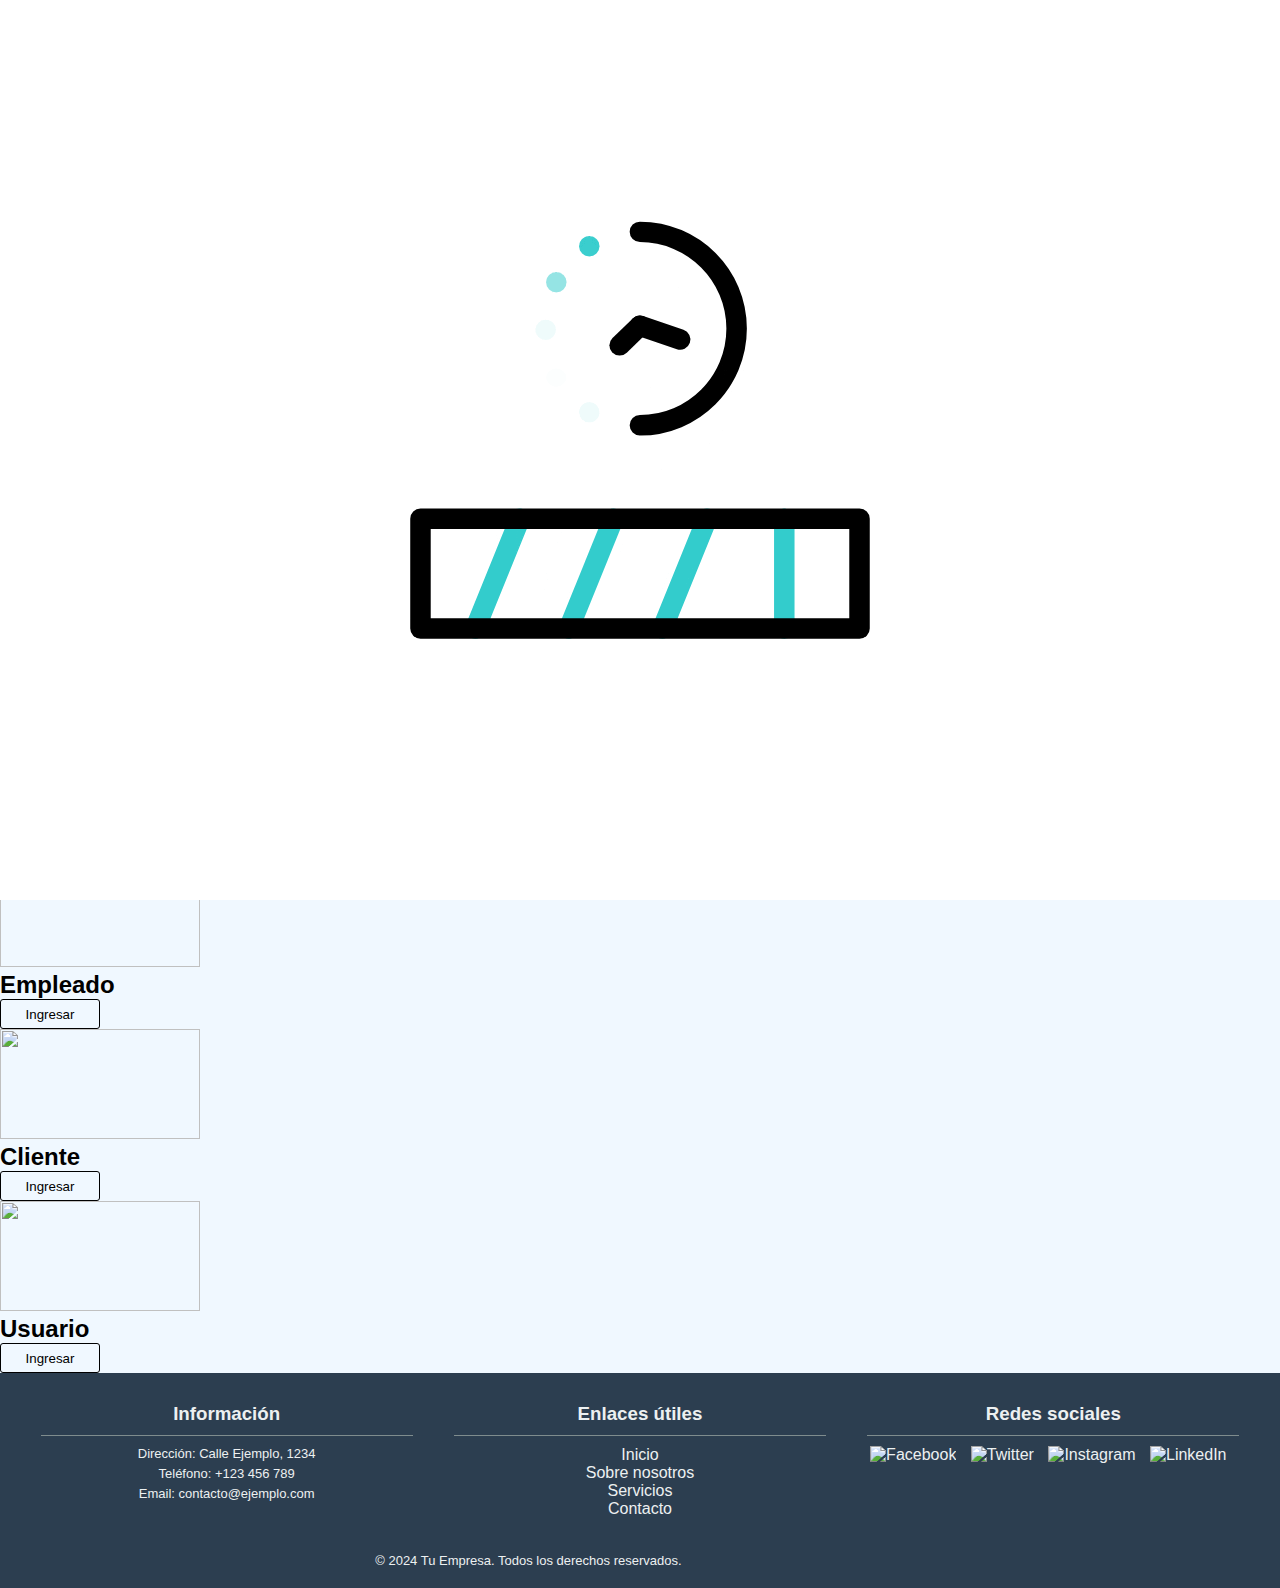
==== CauseBox/Catalogo.html @ 1c76e570 "falta catalogo y a mimir" ====
<!DOCTYPE html>
<html lang="en">
<head>
    <meta charset="UTF-8">
    <meta name="viewport" content="width=device-width, initial-scale=1.0">
    <link rel="icon" type="image/jpg" href="img/logito.ico"/>
    <link rel="stylesheet" href="css/style3.css">
    <title>CauseBox🙊</title>
</head>
<body>
    <div id="loading-screen">
        <div id="loading-content">
            <img src="img/cargando.gif" alt="">
        </div>
    </div>

    <!-- Contenido principal -->
    <div id="main-content">
        <header>
            <div class="menu">
                <h1 class="animacion"><img src="img/causebox1-Photoroom.png-Photoroom.png" width="170" height="140" alt=""> </h1>
                    <div class="menu1">
                        <a href="Reto5.html">
                        <button class="boton5" ><img src="img/catalogo.png" width="50" height="50"></button></a>
                        <a href="Reto6.html">
                        <button class="boton6"><img src="img/nota.png" width="50" height="50"></button></a>
                        <a href="iniciarSesion.html">
                        <button class="boton7"><img src="img/perfil-del-usuario.png" width="50" height="50"></button></a>
                    </div>
            </div>
        </header>
    </div>
    <main class="containerCards">
        <div class="cards">
            <div class="prendas">
                <div class="imgChaqueta">
                    <img src="img/imgVenta.jpg" alt="" width="200px" height="110">
                    <div class="detalle">
                        <h2>Venta</h2>
                    </div>
                        <div class="btnContainer">
                           <a href="venta.jsp"> <button class="">Ingresar</button></a>
                        </div>
                    
                </div>
            </div>
        </div>

        <div class="cards">
            <div class="prendas">
                <div class="imgChaqueta">
                    <img src="img/Producto.jpg" alt="" width="200px" height="110">
                    <div class="detalle">
                        <h2>Producto</h2>
                        <div class="btnContainer">
                            <a href="producto.jsp"> <button class="btnEliminar">Ingresar</button></a>
                        </div>
                    </div>
                </div>
            </div>
        </div>

        

        <div class="cards">
            <div class="prendas">
                <div class="imgChaqueta">
                    <img src="img/devolucion.png" alt="" width="200px" height="110">
                    <div class="detalle">
                        <h2>Devolución</h2>
                        <div class="btnContainer">
                            <a href="devolucion.jsp"> <button class="btnEliminar">Ingresar</button></a>

                        </div>
                    </div>
                </div>
            </div>
        </div>
        
        <div class="cards">
            <div class="prendas">
                <div class="imgChaqueta">
                    <img src="img/prenda.jpg" alt="" width="200px" height="110">
                    <div class="detalle">
                        <h2>Prenda</h2>
                        <div class="btnContainer">
                            <a href="prenda.jsp"> <button class="btnEliminar">Ingresar</button></a>

                        </div>
                    </div>
                </div>
            </div>
        </div>

        
        <div class="cards">
            <div class="prendas">
                <div class="imgChaqueta">
                    <img src="img/empleado.jpg" alt="" width="200px" height="110">
                    <div class="detalle">
                        <h2>Empleado</h2>
                        <div class="btnContainer">
                            <a href="empleado.jsp"> <button class="btnEliminar">Ingresar</button></a>
                        </div>
                    </div>
                </div>
            </div>
        </div>

        
        <div class="cards">
            <div class="prendas">
                <div class="imgChaqueta">
                    <img src="img/cliente.jpg" alt="" width="200px" height="110">
                    <div class="detalle">
                        <h2>Cliente</h2>
                        <div class="btnContainer">
                            <a href="cliente.jsp"> <button class="btnEliminar">Ingresar</button></a>
                        </div>
                    </div>
                </div>
            </div>
        </div>

        <div class="cards">
            <div class="prendas">
                <div class="imgChaqueta">
                    <img src="img/usuario.jpg" alt="" width="200px" height="110">
                    <div class="detalle">
                        <h2>Usuario</h2>
                        <div class="btnContainer">
                            <a href="usuario.jsp"> <button class="btnUsuario">Ingresar</button></a>
                        </div>
                    </div>
                </div>
            </div>
        </div>
    </main>
   
    <!-- footer de lapartte de abajo --> 
    <footer>
        <div class="footer-container">
            <div class="footer-section">
                <h3>Información</h3>
                <p>Dirección: Calle Ejemplo, 1234</p>
                <p>Teléfono: +123 456 789</p>
                <p>Email: contacto@ejemplo.com</p>
            </div>
            <div class="footer-section">
                <h3>Enlaces útiles</h3>
                <ul>
                    <li><a href="#">Inicio</a></li>
                    <li><a href="#">Sobre nosotros</a></li>
                    <li><a href="#">Servicios</a></li>
                    <li><a href="#">Contacto</a></li>
                </ul>
            </div>
            <div class="footer-section">
                <h3>Redes sociales</h3>
                <ul class="social-links">
                    <li><a href="#"><img src="path/to/facebook-icon.png" alt="Facebook"></a></li>
                    <li><a href="#"><img src="path/to/twitter-icon.png" alt="Twitter"></a></li>
                    <li><a href="#"><img src="path/to/instagram-icon.png" alt="Instagram"></a></li>
                    <li><a href="#"><img src="path/to/linkedin-icon.png" alt="LinkedIn"></a></li>
                </ul>
            </div>
        </div>
        <div class="footer-copyright">
            <p>&copy; 2024 Tu Empresa. Todos los derechos reservados.</p>
        </div>
    </footer>
    
</div>
    
    <script src="js/index.js"></script>
</body>
</html>
---- CauseBox/css/style3.css ----
/*estilos generales*/
*{
    padding: 0;
    margin: 0;
    box-sizing: border-box;
}

body{
font-family: Verdana, Geneva, Tahoma, sans-serif;
background: aliceblue;
}
/* Estilo para la capa de carga */
#loading-screen {
    position: fixed;
    top: 0;
    left: 0;
    width: 100vw;
    height: 100vh;
    background: #fff;
    color: #ecf0f1;
    display: flex;
    justify-content: center;
    align-items: center;
    z-index: 9999;
    transition: opacity 0.5s ease-in-out;
    opacity: 1;
}

/* Ocultar la capa de carga */
#loading-screen.hidden {
    opacity: 0;
    pointer-events: none;
}

/* Estilo para el contenido principal */
#main-content {
    padding: 10px;
}

/*estilosdel menu*/
.menu {
    width: 100%;
    height: 10%;
    background: rgba(255, 255, 255, 0.402); 
    border-bottom: 1px solid #000;
}
.menu img{
    position: relative;
    left: 15%;
}

.menu1 button {
    margin: 6px;
    font-size: 15px;
    font-family: Verdana, Geneva, Tahoma, sans-serif;
    background: rgba(0, 0, 0, 0);
    position: relative;
    top: -10%;
    left: 30%;
    width: 5%;
    height: 16px;
    border: none;
    transition-duration: 1s;
}

.menu1 button:hover {
    border-radius: 3px;
    top: -3px;
    left: 31%;
    cursor: pointer;
}

.menu1 h1 {
    margin-top: 1%;
    margin-left: 2%;
}
.menu1{
    width: 50%;
    height: 10%;
    position: absolute;
    top: 50px;
    left: 50%;
}

.boton5:hover::after{
    content: "Catalogo Donaciones";
    position: absolute;
    background-color: #000;
    color: #fff;
    padding: 5px 10px;
    border-radius: 5px;
    top: 55px; 
    left: 50%; 
    transform: translateX(-50%);
    opacity: 0.8;
    z-index: 1;
}

.boton6:hover::after{
    content: "Registrarse";
    position: absolute;
    background-color: #000;
    color: #fff;
    padding: 5px 10px;
    border-radius: 5px;
    top: 55px; 
    left: 50%; 
    transform: translateX(-50%);
    opacity: 0.8;
    z-index: 1;
}

.boton7:hover::after{
    content: "Inicio";
    position: absolute;
    background-color: #000;
    color: #fff;
    padding: 5px 10px;
    border-radius: 5px;
    top: 55px; 
    left: 50%; 
    transform: translateX(-50%);
    opacity: 0.8;
    z-index: 1;
}

.cont1{
    display: flex;
    justify-content: center;
    align-items: center;
    width: 80%;
    height: 60%;
    margin: 2%;
    margin-left: 7%;

}
.cont3{
    width: 90%;
    height: 450px;
    margin: 3%;
    text-align: center;
    padding: 12px;

}


.cont3 .label1{
    position: relative;
    right: 220px;
}
.cont3 .label2{
    position: relative;
    right: 205px;
}

.cont3 .input1{
    width: 500px;
    height: 45px;
    border-radius: 5px;
    border: 1px solid #000;
    background: none;
}
button{
    width: 100px;
    height: 30px;
    background: none;
    border-radius: 3px;
    border: 1px solid #000;
}
button:hover{
    cursor: pointer;
    transform: scale(1.3);
    transition: 1s;
}

.cont3 input::placeholder{
    padding: 3px;
}
/*validacioon*/

.success {color: rgb(0, 0, 0);}
            .btn {
                margin-bottom: 1rem;
                background-color: steelblue;
                padding: 0.70rem 1.50rem;
                font-size: 18px;
                cursor: pointer;
                border-radius: 5px;
}
 .feedback{
    margin-left: 4  6px;
    max-width: 100%;
    width: 100%;
    background-color: gray;
    padding: 5px;
    font-size: 10px;
    visibility: hidden;
    opacity: 0;
  }

  .success{
    border: 2px solid greenyellow;
  }

  .error{
    border: 2px solid tomato;
  }

  .feedback{
    background: tomato;
    width: 300px;
    border-radius: 5px;
    position: relative;
    left: 50px;
    border: 1px solid #000;
    display: none;
  }
p{
  margin-right: 18%;
font-size: 13px;
}
/*cards */
/* Estilos para el contenedor de las cards */

.card__container {
    display: flex;
    flex-wrap: wrap; /* Permite que las tarjetas se envuelvan automáticamente */
    justify-content: center;
    align-items: center;
    background-color: #f1f1f1;
    padding: 20px;
    max-width: 1200px; /* Establece un ancho máximo para las tarjetas */
    margin: 0 auto; /* Centra el contenedor de las tarjetas en la página */
}

.card{
    text-align: center;
    box-shadow: rgba(99, 99, 99, 0.2) 0px 2px 9px 0px;
    margin-top: 10px;
    border-radius: 100px;
    width: 200px;
    height: auto;
    background-color: #f5f5f5 ;
    display: flex;
    align-items: center;
    flex-direction: column;
    padding: 12px;
    margin-right: 15px;
    opacity: 1;
}
.card--id{
    color: #1f1f1f;
    opacity: 50%;
}

.card--img{
    width: 150px;
    height: 150px;
    margin-top: 10px;
    border-radius: 50%;
    background-color: #f1f1f1;
    box-shadow: rgba(50, 50, 93, 0.25) 0px 30px 60px -12px inset, rgba(0, 0, 0, 0.3) 0px 18px 36px -38px inset;
    display: flex;
    align-items: center;
    justify-content: center;

}
.card--info{
    padding: 10px 0px;
    margin: 20px 0px;
}
.card--subtittle{
    font-weight: 700;
    font-size: 18px;
}



@media (max-width: 768px) {
    .container {
        justify-content: flex-start;
    }
}

/* footer */
/* Estilos generales para el footer */
footer {
    background-color: #2c3e50;
    color: #ecf0f1;
    padding: 20px;
    text-align: center;
}

.footer-container {
    display: flex;
    justify-content: space-around;
    flex-wrap: wrap;
}

.footer-section {
    width: 30%;
    margin: 10px 0;
}

.footer-section h3 {
    border-bottom: 1px solid #7f8c8d;
    padding-bottom: 10px;
    margin-bottom: 10px;
}

.footer-section p,
.footer-section ul {
    margin: 5px 0;
}

.footer-section ul {
    list-style: none;
    padding: 0;
}

.footer-section a {
    color: #ecf0f1;
    text-decoration: none;
}

.footer-section a:hover {
    text-decoration: underline;
}

.social-links li {
    display: inline-block;
    margin-right: 10px;
}

.social-links img {
    width: 24px;
    height: 24px;
}

.footer-copyright {
    margin-top: 20px;
    font-size: 0.9rem;
}
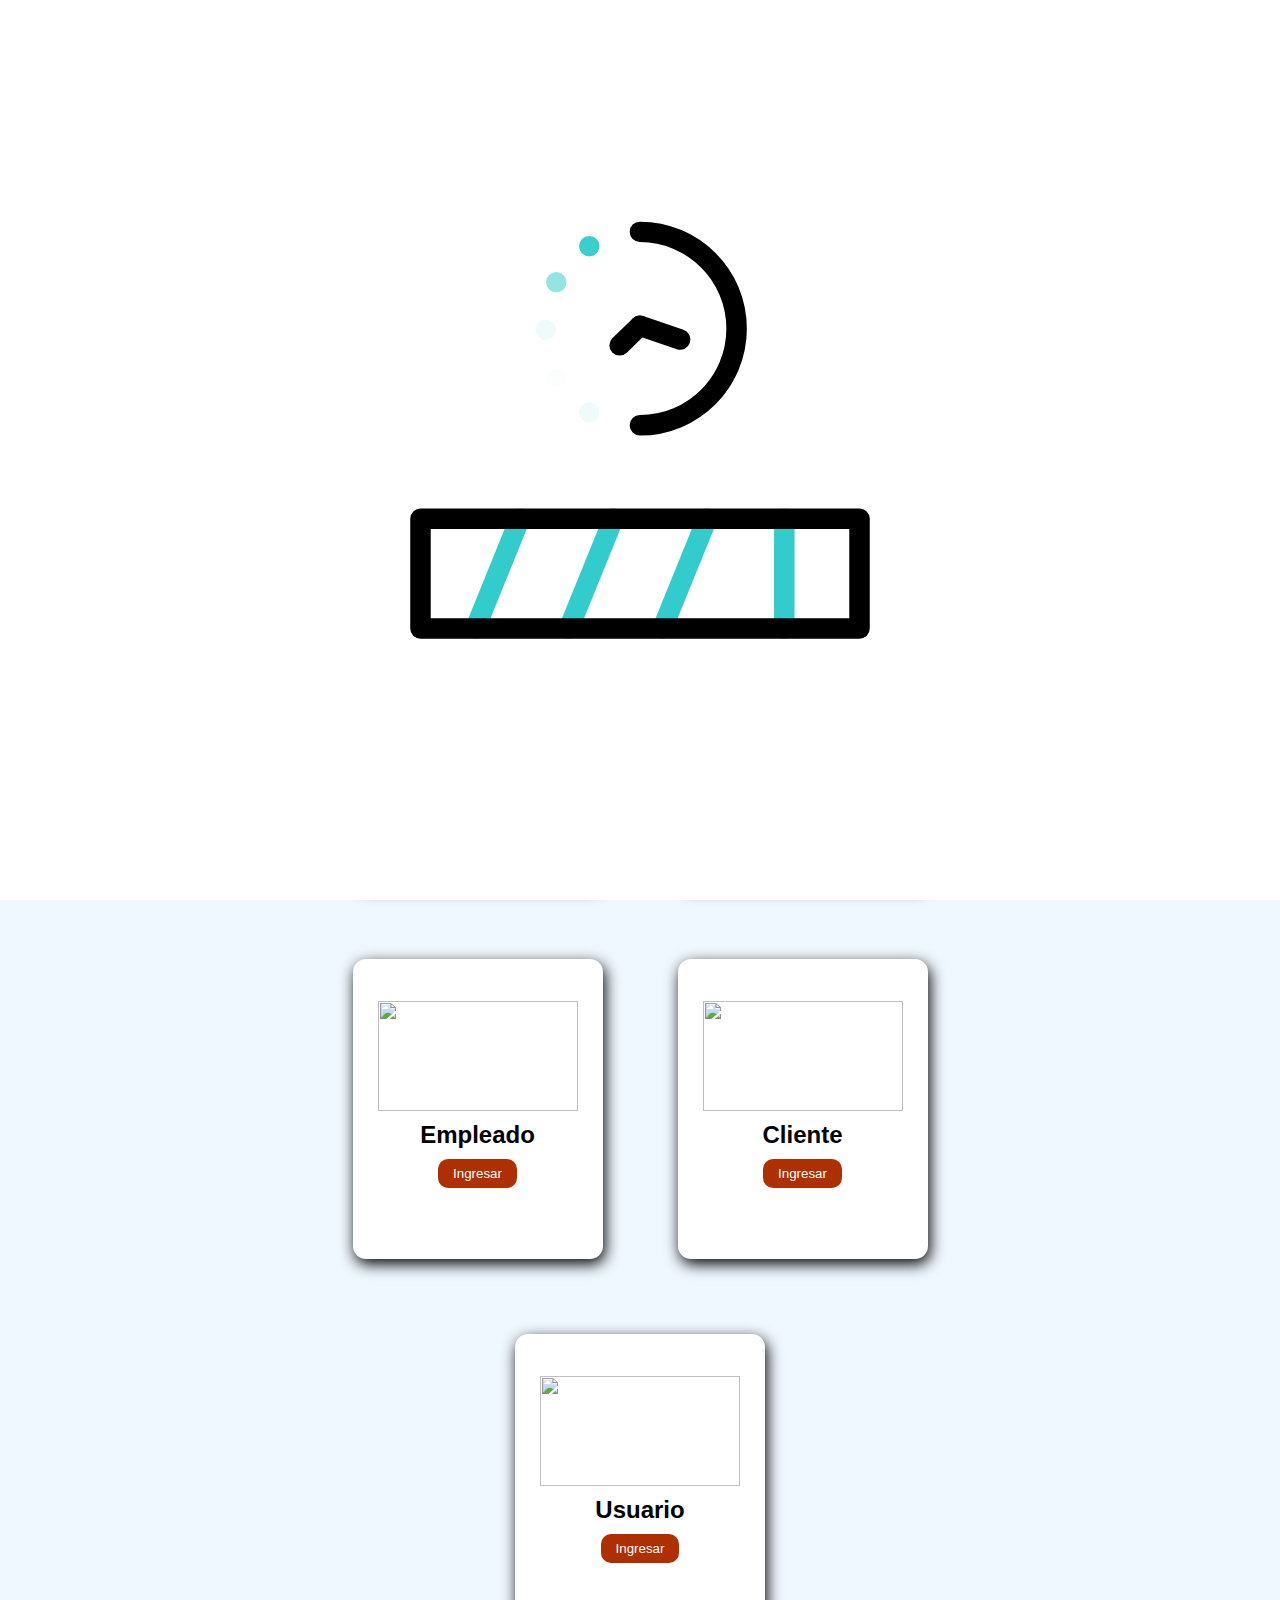
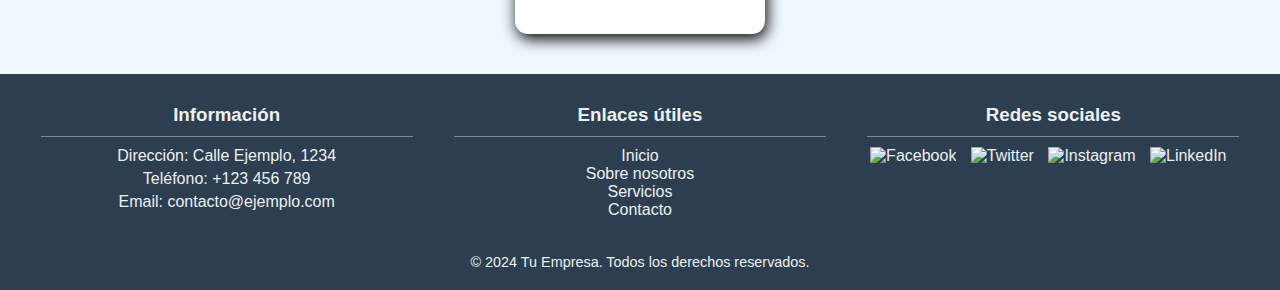
==== commit a07d53e9: "mama huevoooo falta back end" ====
--- a/CauseBox/Catalogo.html
+++ b/CauseBox/Catalogo.html
@@ -20,16 +20,18 @@
             <div class="menu">
                 <h1 class="animacion"><img src="img/causebox1-Photoroom.png-Photoroom.png" width="170" height="140" alt=""> </h1>
                     <div class="menu1">
-                        <a href="Reto5.html">
-                        <button class="boton5" ><img src="img/catalogo.png" width="50" height="50"></button></a>
-                        <a href="Reto6.html">
-                        <button class="boton6"><img src="img/nota.png" width="50" height="50"></button></a>
+                        <a href="registrarse.html">
+                        <button class="boton5" ><img src="img/nota.png" width="50" height="50"></button></a>
                         <a href="iniciarSesion.html">
-                        <button class="boton7"><img src="img/perfil-del-usuario.png" width="50" height="50"></button></a>
+                        <button class="boton6"><img src="img/perfil-del-usuario.png" width="50" height="50"></button></a>
+                        <a href="index.html">
+                        <button class="boton7"><img src="img/hogar.png" width="50" height="50"></button></a>
                     </div>
             </div>
         </header>
     </div>
+
+
     <main class="containerCards">
         <div class="cards">
             <div class="prendas">
--- a/CauseBox/css/style3.css
+++ b/CauseBox/css/style3.css
@@ -83,7 +83,7 @@
 }
 
 .boton5:hover::after{
-    content: "Catalogo Donaciones";
+    content: "Registrarse";
     position: absolute;
     background-color: #000;
     color: #fff;
@@ -97,7 +97,7 @@
 }
 
 .boton6:hover::after{
-    content: "Registrarse";
+    content: "Iniciar Sesion";
     position: absolute;
     background-color: #000;
     color: #fff;
@@ -124,163 +124,87 @@
     z-index: 1;
 }
 
-.cont1{
-    display: flex;
-    justify-content: center;
-    align-items: center;
-    width: 80%;
-    height: 60%;
-    margin: 2%;
-    margin-left: 7%;
-
-}
-.cont3{
-    width: 90%;
-    height: 450px;
-    margin: 3%;
-    text-align: center;
-    padding: 12px;
-
-}
-
-
-.cont3 .label1{
-    position: relative;
-    right: 220px;
-}
-.cont3 .label2{
-    position: relative;
-    right: 205px;
-}
-
-.cont3 .input1{
-    width: 500px;
-    height: 45px;
-    border-radius: 5px;
-    border: 1px solid #000;
-    background: none;
-}
-button{
-    width: 100px;
-    height: 30px;
-    background: none;
-    border-radius: 3px;
-    border: 1px solid #000;
-}
-button:hover{
-    cursor: pointer;
-    transform: scale(1.3);
-    transition: 1s;
-}
-
-.cont3 input::placeholder{
-    padding: 3px;
-}
-/*validacioon*/
-
-.success {color: rgb(0, 0, 0);}
-            .btn {
-                margin-bottom: 1rem;
-                background-color: steelblue;
-                padding: 0.70rem 1.50rem;
-                font-size: 18px;
-                cursor: pointer;
-                border-radius: 5px;
-}
- .feedback{
-    margin-left: 4  6px;
-    max-width: 100%;
-    width: 100%;
-    background-color: gray;
-    padding: 5px;
-    font-size: 10px;
-    visibility: hidden;
-    opacity: 0;
-  }
-
-  .success{
-    border: 2px solid greenyellow;
-  }
-
-  .error{
-    border: 2px solid tomato;
-  }
-
-  .feedback{
-    background: tomato;
-    width: 300px;
-    border-radius: 5px;
-    position: relative;
-    left: 50px;
-    border: 1px solid #000;
-    display: none;
-  }
-p{
-  margin-right: 18%;
-font-size: 13px;
-}
 /*cards */
 /* Estilos para el contenedor de las cards */
 
-.card__container {
-    display: flex;
-    flex-wrap: wrap; /* Permite que las tarjetas se envuelvan automáticamente */
-    justify-content: center;
-    align-items: center;
-    background-color: #f1f1f1;
-    padding: 20px;
-    max-width: 1200px; /* Establece un ancho máximo para las tarjetas */
-    margin: 0 auto; /* Centra el contenedor de las tarjetas en la página */
-}
-
-.card{
+.containerCards{
+    display: flex;
+    justify-content: center;
+    gap: 75px;
+    flex-wrap: wrap;
+    margin: auto;
+    width: 90%;
+    height: 70%;
+    align-items: center;
+    padding: 40px 200px;
+}
+
+
+
+.prendas{
+    display: flex;
+    height: 350px;
+    justify-content: center;
+    align-items: center;
+    width: 250px;
+    height: 300px;
+    display: flex;
+    justify-content: center;
+    align-items: center;
+    background-color: #ffffff;
+    transition: 300ms;
     text-align: center;
-    box-shadow: rgba(99, 99, 99, 0.2) 0px 2px 9px 0px;
-    margin-top: 10px;
-    border-radius: 100px;
-    width: 200px;
-    height: auto;
-    background-color: #f5f5f5 ;
-    display: flex;
-    align-items: center;
+    border-radius: 13px;
+    box-shadow: 2px 5px 15px;
+}
+
+.imgChaqueta{
+    display: flex;
+    justify-content: center;
     flex-direction: column;
-    padding: 12px;
-    margin-right: 15px;
-    opacity: 1;
-}
-.card--id{
-    color: #1f1f1f;
-    opacity: 50%;
-}
-
-.card--img{
-    width: 150px;
-    height: 150px;
-    margin-top: 10px;
-    border-radius: 50%;
-    background-color: #f1f1f1;
-    box-shadow: rgba(50, 50, 93, 0.25) 0px 30px 60px -12px inset, rgba(0, 0, 0, 0.3) 0px 18px 36px -38px inset;
-    display: flex;
-    align-items: center;
-    justify-content: center;
-
-}
-.card--info{
-    padding: 10px 0px;
-    margin: 20px 0px;
-}
-.card--subtittle{
-    font-weight: 700;
-    font-size: 18px;
-}
-
-
-
-@media (max-width: 768px) {
-    .container {
-        justify-content: flex-start;
-    }
-}
+    align-items: center;
+    transition: 300ms;
+    filter: drop-shadow(5px -4px px #000);
+}
+
+.imgChaqueta h2{
+    margin: 10px 0
+}
+
+.imgChaqueta p{
+    margin-bottom: 10px;
+}
+
+.btnContainer{
+    margin-bottom: 30px;
+}
+
+.btnContainer button{
+    padding: 7px 15px;
+    background-color: #ae2f00;
+    color: white;
+    border: none;
+    border-radius: 10px;
+    cursor: pointer;
+
+}
+
+.cards:hover{
+    transform: scale(1.1);
+    transition: 1s;
+}
+
+.cards:hover .detalle {
+    background-size: cover;
+}
+
+
+.imgChaqueta:hover img{
+    transform: translateY(-20px);
+    background-size: cover;
+    transition: 1s;
+}
+
 
 /* footer */
 /* Estilos generales para el footer */
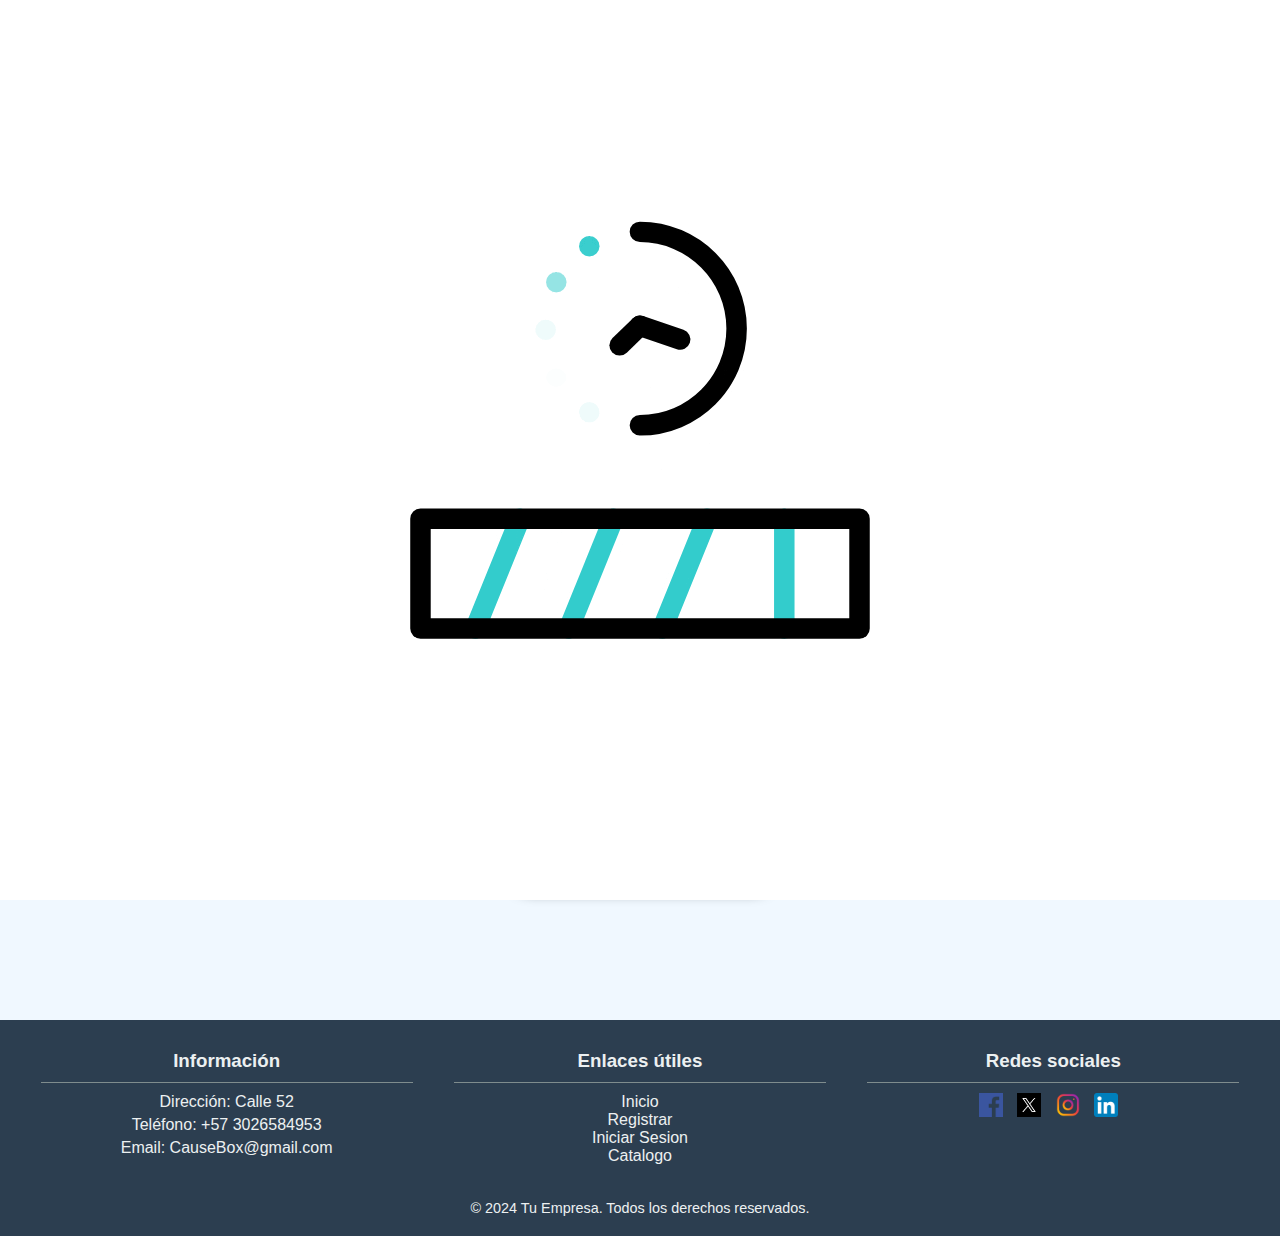
==== commit 3aeab333: "Add files via upload" ====
--- a/CauseBox/Catalogo.html
+++ b/CauseBox/Catalogo.html
@@ -36,12 +36,12 @@
         <div class="cards">
             <div class="prendas">
                 <div class="imgChaqueta">
-                    <img src="img/imgVenta.jpg" alt="" width="200px" height="110">
+                    <img src="img/dieta.png" alt="" width="110" height="110">
                     <div class="detalle">
-                        <h2>Venta</h2>
+                        <h2>Donacion Alimenticia</h2>
                     </div>
                         <div class="btnContainer">
-                           <a href="venta.jsp"> <button class="">Ingresar</button></a>
+                           <a href="Donacion-Alimenticia.html"> <button class="">Donar</button></a>
                         </div>
                     
                 </div>
@@ -51,11 +51,11 @@
         <div class="cards">
             <div class="prendas">
                 <div class="imgChaqueta">
-                    <img src="img/Producto.jpg" alt="" width="200px" height="110">
+                    <img src="img/monetario.png" alt="" width="110px" height="110">
                     <div class="detalle">
-                        <h2>Producto</h2>
+                        <h2>Donacion Monetaria</h2>
                         <div class="btnContainer">
-                            <a href="producto.jsp"> <button class="btnEliminar">Ingresar</button></a>
+                            <a href="Donacion-Monetaria.html"> <button class="btnEliminar">Donar</button></a>
                         </div>
                     </div>
                 </div>
@@ -67,11 +67,11 @@
         <div class="cards">
             <div class="prendas">
                 <div class="imgChaqueta">
-                    <img src="img/devolucion.png" alt="" width="200px" height="110">
+                    <img src="img/cuidado-animal.png" alt="" width="110px" height="110">
                     <div class="detalle">
-                        <h2>Devolución</h2>
+                        <h2>Donacion Para Animales Indefensos</h2>
                         <div class="btnContainer">
-                            <a href="devolucion.jsp"> <button class="btnEliminar">Ingresar</button></a>
+                            <a href="Dinacion-Animales.html"> <button class="btnEliminar">Donar</button></a>
 
                         </div>
                     </div>
@@ -79,64 +79,6 @@
             </div>
         </div>
         
-        <div class="cards">
-            <div class="prendas">
-                <div class="imgChaqueta">
-                    <img src="img/prenda.jpg" alt="" width="200px" height="110">
-                    <div class="detalle">
-                        <h2>Prenda</h2>
-                        <div class="btnContainer">
-                            <a href="prenda.jsp"> <button class="btnEliminar">Ingresar</button></a>
-
-                        </div>
-                    </div>
-                </div>
-            </div>
-        </div>
-
-        
-        <div class="cards">
-            <div class="prendas">
-                <div class="imgChaqueta">
-                    <img src="img/empleado.jpg" alt="" width="200px" height="110">
-                    <div class="detalle">
-                        <h2>Empleado</h2>
-                        <div class="btnContainer">
-                            <a href="empleado.jsp"> <button class="btnEliminar">Ingresar</button></a>
-                        </div>
-                    </div>
-                </div>
-            </div>
-        </div>
-
-        
-        <div class="cards">
-            <div class="prendas">
-                <div class="imgChaqueta">
-                    <img src="img/cliente.jpg" alt="" width="200px" height="110">
-                    <div class="detalle">
-                        <h2>Cliente</h2>
-                        <div class="btnContainer">
-                            <a href="cliente.jsp"> <button class="btnEliminar">Ingresar</button></a>
-                        </div>
-                    </div>
-                </div>
-            </div>
-        </div>
-
-        <div class="cards">
-            <div class="prendas">
-                <div class="imgChaqueta">
-                    <img src="img/usuario.jpg" alt="" width="200px" height="110">
-                    <div class="detalle">
-                        <h2>Usuario</h2>
-                        <div class="btnContainer">
-                            <a href="usuario.jsp"> <button class="btnUsuario">Ingresar</button></a>
-                        </div>
-                    </div>
-                </div>
-            </div>
-        </div>
     </main>
    
     <!-- footer de lapartte de abajo --> 
@@ -144,26 +86,26 @@
         <div class="footer-container">
             <div class="footer-section">
                 <h3>Información</h3>
-                <p>Dirección: Calle Ejemplo, 1234</p>
-                <p>Teléfono: +123 456 789</p>
-                <p>Email: contacto@ejemplo.com</p>
+                <p>Dirección: Calle 52</p>
+                <p>Teléfono: +57 3026584953</p>
+                <p>Email: CauseBox@gmail.com</p>
             </div>
             <div class="footer-section">
                 <h3>Enlaces útiles</h3>
                 <ul>
-                    <li><a href="#">Inicio</a></li>
-                    <li><a href="#">Sobre nosotros</a></li>
-                    <li><a href="#">Servicios</a></li>
-                    <li><a href="#">Contacto</a></li>
+                    <li><a href="index.html">Inicio</a></li>
+                    <li><a href="registrarse.html">Registrar</a></li>
+                    <li><a href="iniciarSesion.html">Iniciar Sesion</a></li>
+                    <li><a href="Catalogo.html">Catalogo</a></li>
                 </ul>
             </div>
             <div class="footer-section">
                 <h3>Redes sociales</h3>
                 <ul class="social-links">
-                    <li><a href="#"><img src="path/to/facebook-icon.png" alt="Facebook"></a></li>
-                    <li><a href="#"><img src="path/to/twitter-icon.png" alt="Twitter"></a></li>
-                    <li><a href="#"><img src="path/to/instagram-icon.png" alt="Instagram"></a></li>
-                    <li><a href="#"><img src="path/to/linkedin-icon.png" alt="LinkedIn"></a></li>
+                    <li><a href="#"><img src="img/facebook.png" alt="Facebook"></a></li>
+                    <li><a href="#"><img src="img/X.avif" alt="Twitter"></a></li>
+                    <li><a href="#"><img src="img/instagram.webp" alt="Instagram"></a></li>
+                    <li><a href="#"><img src="img/linked.png" alt="LinkedIn"></a></li>
                 </ul>
             </div>
         </div>
--- a/CauseBox/css/style3.css
+++ b/CauseBox/css/style3.css
@@ -134,7 +134,7 @@
     flex-wrap: wrap;
     margin: auto;
     width: 90%;
-    height: 70%;
+    height: 80%;
     align-items: center;
     padding: 40px 200px;
 }
@@ -213,6 +213,7 @@
     color: #ecf0f1;
     padding: 20px;
     text-align: center;
+    margin-top: 7.5%;
 }
 
 .footer-container {
